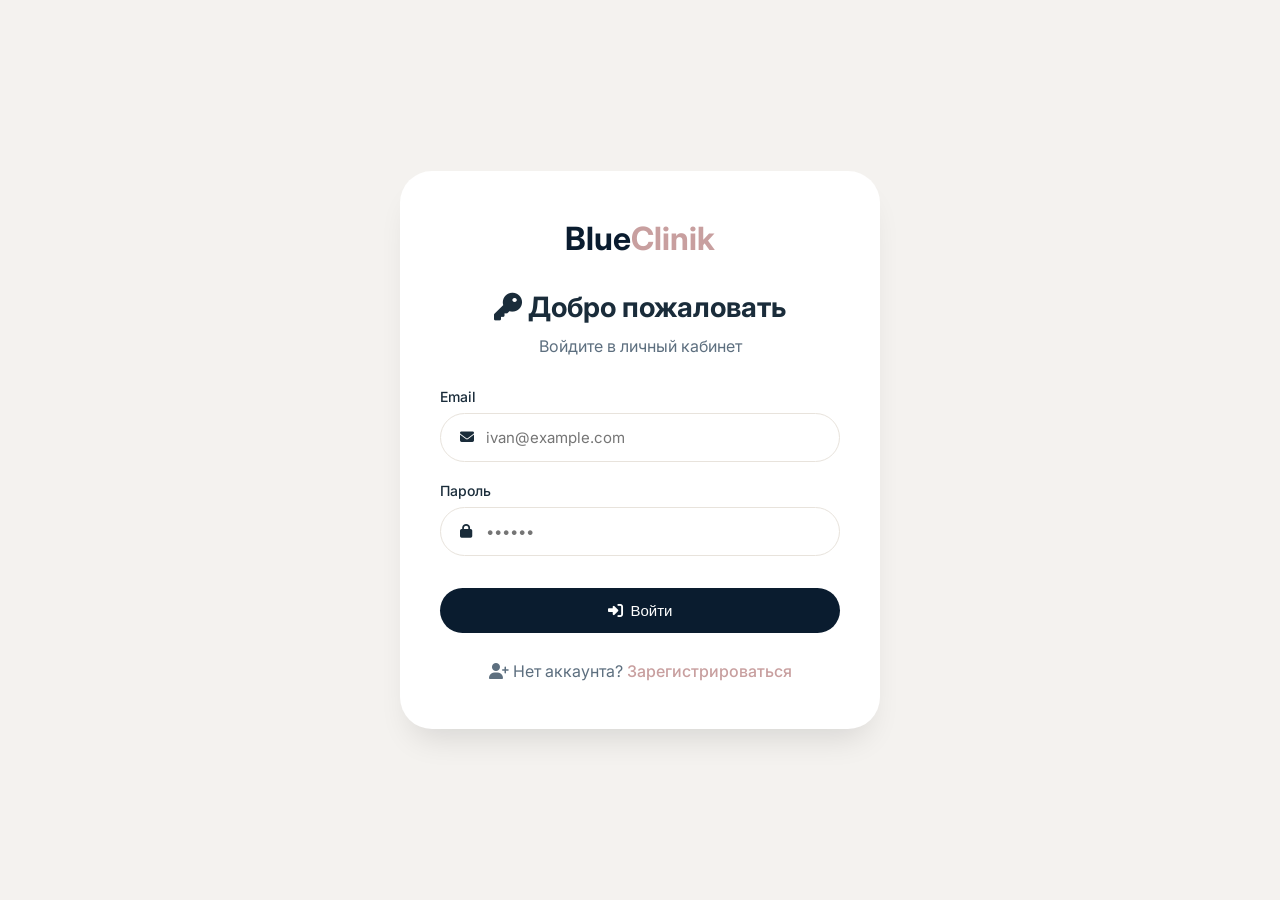
==== blueclinik/admin.html @ 3ba1a0fe "страница администратора" ====
<!DOCTYPE html>
<html lang="ru">
<head>
    <meta charset="UTF-8">
    <meta name="viewport" content="width=device-width, initial-scale=1.0">
    <title>Панель администратора | BlueClinik</title>
    <link href="https://fonts.googleapis.com/css2?family=Inter:opsz,wght@14..32,300;14..32,400;14..32,500;14..32,600;14..32,700&display=swap" rel="stylesheet">
    <link rel="stylesheet" href="https://cdnjs.cloudflare.com/ajax/libs/font-awesome/6.5.1/css/all.min.css">
    <style>
        * {
            margin: 0;
            padding: 0;
            box-sizing: border-box;
        }

        :root {
            --bg-page: #F4F2EF;
            --card-bg: #FFFFFF;
            --primary-dark: #0A1C2F;
            --primary-medium: #1F3E5C;
            --accent: #C89F9F;
            --accent-light: #F1E6E6;
            --text-dark: #1A2C3A;
            --text-medium: #5D6F7F;
            --shadow: 0 8px 28px -6px rgba(0, 0, 0, 0.06);
            --shadow-hover: 0 20px 32px -12px rgba(0, 0, 0, 0.12);
            --danger: #D32F2F;
            --warning: #F5A623;
            --success: #2E7D32;
        }

        body {
            font-family: 'Inter', sans-serif;
            background-color: var(--bg-page);
            color: var(--text-dark);
        }

        .admin-header {
            background: var(--card-bg);
            box-shadow: var(--shadow);
            padding: 16px 0;
            position: sticky;
            top: 0;
            z-index: 100;
        }

        .container {
            max-width: 1400px;
            margin: 0 auto;
            padding: 0 40px;
        }

        .admin-nav {
            display: flex;
            justify-content: space-between;
            align-items: center;
            flex-wrap: wrap;
            gap: 20px;
        }

        .logo {
            font-size: 28px;
            font-weight: 700;
            text-decoration: none;
            color: var(--primary-dark);
        }

        .logo span {
            color: var(--accent);
        }

        .admin-user {
            display: flex;
            align-items: center;
            gap: 20px;
        }

        .admin-badge {
            background: var(--accent-light);
            color: var(--accent);
            padding: 6px 16px;
            border-radius: 60px;
            font-size: 14px;
            font-weight: 600;
        }

        .btn {
            display: inline-flex;
            align-items: center;
            justify-content: center;
            gap: 8px;
            padding: 10px 24px;
            font-weight: 500;
            border-radius: 60px;
            transition: all 0.3s ease;
            cursor: pointer;
            border: none;
            font-size: 14px;
            text-decoration: none;
        }

        .btn-primary {
            background: var(--primary-dark);
            color: white;
        }

        .btn-primary:hover {
            background: var(--primary-medium);
        }

        .btn-outline {
            background: transparent;
            border: 1.5px solid var(--primary-dark);
            color: var(--primary-dark);
        }

        .btn-outline:hover {
            background: var(--primary-dark);
            color: white;
        }

        .btn-danger {
            background: var(--danger);
            color: white;
        }

        .btn-danger:hover {
            background: #B71C1C;
        }

        .btn-warning {
            background: var(--warning);
            color: white;
        }

        .btn-warning:hover {
            background: #E65100;
        }

        .btn-sm {
            padding: 6px 16px;
            font-size: 12px;
        }

        .admin-main {
            padding: 40px 0;
        }

        .stats-grid {
            display: grid;
            grid-template-columns: repeat(4, 1fr);
            gap: 24px;
            margin-bottom: 40px;
        }

        .stat-card {
            background: var(--card-bg);
            border-radius: 28px;
            padding: 24px;
            text-align: center;
            box-shadow: var(--shadow);
            transition: transform 0.3s;
        }

        .stat-card:hover {
            transform: translateY(-4px);
        }

        .stat-card i {
            font-size: 40px;
            color: var(--accent);
            margin-bottom: 12px;
        }

        .stat-card h3 {
            font-size: 32px;
            font-weight: 700;
            margin-bottom: 8px;
        }

        .stat-card p {
            color: var(--text-medium);
            font-size: 14px;
        }

        .admin-section {
            background: var(--card-bg);
            border-radius: 28px;
            padding: 28px;
            margin-bottom: 32px;
            box-shadow: var(--shadow);
        }

        .section-header {
            display: flex;
            justify-content: space-between;
            align-items: center;
            flex-wrap: wrap;
            gap: 16px;
            margin-bottom: 24px;
            padding-bottom: 16px;
            border-bottom: 2px solid var(--accent-light);
        }

        .section-header h2 {
            font-size: 22px;
            display: flex;
            align-items: center;
            gap: 10px;
        }

        .section-header h2 i {
            color: var(--accent);
        }

        .table-responsive {
            overflow-x: auto;
        }

        .admin-table {
            width: 100%;
            border-collapse: collapse;
        }

        .admin-table th,
        .admin-table td {
            padding: 14px 12px;
            text-align: left;
            border-bottom: 1px solid #E8E3DC;
        }

        .admin-table th {
            font-weight: 600;
            color: var(--text-medium);
            font-size: 13px;
            text-transform: uppercase;
            letter-spacing: 0.5px;
        }

        .admin-table tr:hover {
            background: var(--accent-light);
        }

        .admin-table .actions {
            display: flex;
            gap: 8px;
            flex-wrap: wrap;
        }

        .user-role-badge {
            padding: 4px 12px;
            border-radius: 60px;
            font-size: 12px;
            font-weight: 600;
        }

        .role-admin {
            background: #E8F5E9;
            color: var(--success);
        }

        .role-user {
            background: #FFF3E0;
            color: var(--warning);
        }

        .empty-state {
            text-align: center;
            padding: 48px;
            color: var(--text-medium);
        }

        .empty-state i {
            font-size: 48px;
            margin-bottom: 16px;
            opacity: 0.5;
        }

        .modal {
            display: none;
            position: fixed;
            top: 0;
            left: 0;
            width: 100%;
            height: 100%;
            background: rgba(0, 0, 0, 0.5);
            justify-content: center;
            align-items: center;
            z-index: 1000;
        }

        .modal.active {
            display: flex;
        }

        .modal-content {
            background: var(--card-bg);
            border-radius: 32px;
            padding: 32px;
            max-width: 500px;
            width: 90%;
            max-height: 85vh;
            overflow-y: auto;
        }

        .modal-header {
            display: flex;
            justify-content: space-between;
            align-items: center;
            margin-bottom: 24px;
        }

        .modal-header h3 {
            font-size: 24px;
        }

        .close-modal {
            font-size: 28px;
            cursor: pointer;
            background: none;
            border: none;
            color: var(--text-medium);
        }

        .form-group {
            margin-bottom: 20px;
        }

        .form-group label {
            display: block;
            margin-bottom: 8px;
            font-weight: 500;
            font-size: 14px;
        }

        .form-group input,
        .form-group select {
            width: 100%;
            padding: 12px 16px;
            border: 1.5px solid #E8E3DC;
            border-radius: 60px;
            font-family: inherit;
            font-size: 14px;
        }

        .form-group input:focus,
        .form-group select:focus {
            outline: none;
            border-color: var(--accent);
        }

        .btn-full {
            width: 100%;
        }

        .alert {
            padding: 12px 16px;
            border-radius: 16px;
            margin-bottom: 20px;
            display: none;
        }

        .alert.show {
            display: block;
        }

        .alert-success {
            background: #E8F5E9;
            color: var(--success);
        }

        .alert-error {
            background: #FEF3F2;
            color: var(--danger);
        }

        @media (max-width: 768px) {
            .container {
                padding: 0 20px;
            }
            .stats-grid {
                grid-template-columns: repeat(2, 1fr);
            }
            .admin-table th, 
            .admin-table td {
                font-size: 12px;
                padding: 10px 8px;
            }
        }
    </style>
</head>
<body>
    <header class="admin-header">
        <div class="container">
            <div class="admin-nav">
                <a href="index.html" class="logo">Blue<span>Clinik</span></a>
                <div class="admin-user">
                    <span class="admin-badge"><i class="fas fa-shield-alt"></i> Администратор</span>
                    <span id="adminName"></span>
                    <a href="dashboard.html" class="btn btn-outline btn-sm"><i class="fas fa-user"></i> Личный кабинет</a>
                    <button onclick="logout()" class="btn btn-outline btn-sm"><i class="fas fa-sign-out-alt"></i> Выйти</button>
                </div>
            </div>
        </div>
    </header>

    <main class="admin-main">
        <div class="container">
            <!-- Статистика -->
            <div class="stats-grid" id="statsGrid">
                <div class="stat-card">
                    <i class="fas fa-users"></i>
                    <h3 id="totalUsers">0</h3>
                    <p>Всего пользователей</p>
                </div>
                <div class="stat-card">
                    <i class="fas fa-calendar-check"></i>
                    <h3 id="totalAppointments">0</h3>
                    <p>Всего записей</p>
                </div>
                <div class="stat-card">
                    <i class="fas fa-user-shield"></i>
                    <h3 id="totalAdmins">0</h3>
                    <p>Администраторов</p>
                </div>
                <div class="stat-card">
                    <i class="fas fa-chart-line"></i>
                    <h3 id="todayAppointments">0</h3>
                    <p>Сегодня записей</p>
                </div>
            </div>

            <!-- Управление пользователями -->
            <div class="admin-section">
                <div class="section-header">
                    <h2><i class="fas fa-users"></i> Управление пользователями</h2>
                    <button class="btn btn-primary" id="addUserBtn"><i class="fas fa-user-plus"></i> Добавить пользователя</button>
                </div>
                <div id="alertMessage" class="alert"></div>
                <div class="table-responsive">
                    <table class="admin-table" id="usersTable">
                        <thead>
                            <tr>
                                <th>ID</th>
                                <th>Имя</th>
                                <th>Email</th>
                                <th>Телефон</th>
                                <th>Роль</th>
                                <th>Дата регистрации</th>
                                <th>Действия</th>
                            </tr>
                        </thead>
                        <tbody id="usersTableBody">
                            <tr><td colspan="7" class="empty-state"><i class="fas fa-spinner fa-spin"></i> Загрузка...</td></tr>
                        </tbody>
                    </table>
                </div>
            </div>

            <!-- Все записи -->
            <div class="admin-section">
                <div class="section-header">
                    <h2><i class="fas fa-calendar-alt"></i> Все записи клиентов</h2>
                </div>
                <div class="table-responsive">
                    <table class="admin-table" id="appointmentsTable">
                        <thead>
                            <tr>
                                <th>ID</th>
                                <th>Клиент</th>
                                <th>Услуга</th>
                                <th>Дата</th>
                                <th>Время</th>
                                <th>Действия</th>
                            </tr>
                        </thead>
                        <tbody id="appointmentsTableBody">
                            <tr><td colspan="6" class="empty-state"><i class="fas fa-spinner fa-spin"></i> Загрузка...</td></tr>
                        </tbody>
                    </table>
                </div>
            </div>
        </div>
    </main>

    <!-- Модальное окно добавления пользователя -->
    <div id="addUserModal" class="modal">
        <div class="modal-content">
            <div class="modal-header">
                <h3><i class="fas fa-user-plus"></i> Добавить пользователя</h3>
                <button class="close-modal" onclick="closeModal('addUserModal')">&times;</button>
            </div>
            <form id="addUserForm">
                <div class="form-group">
                    <label>ФИО</label>
                    <input type="text" id="newFullname" required placeholder="Иван Иванов">
                </div>
                <div class="form-group">
                    <label>Email</label>
                    <input type="email" id="newEmail" required placeholder="ivan@example.com">
                </div>
                <div class="form-group">
                    <label>Телефон</label>
                    <input type="tel" id="newPhone" required placeholder="+7 (999) 123-45-67">
                </div>
                <div class="form-group">
                    <label>Пароль</label>
                    <input type="password" id="newPassword" required placeholder="Не менее 6 символов">
                </div>
                <div class="form-group">
                    <label>Роль</label>
                    <select id="newRole">
                        <option value="user">Пользователь</option>
                        <option value="admin">Администратор</option>
                    </select>
                </div>
                <button type="submit" class="btn btn-primary btn-full">Создать пользователя</button>
            </form>
        </div>
    </div>

        <!-- Модальное окно редактирования пользователя -->
        <div id="editUserModal" class="modal">
            <div class="modal-content">
                <div class="modal-header">
                    <h3><i class="fas fa-user-edit"></i> Редактировать профиль пользователя</h3>
                    <button class="close-modal" onclick="closeModal('editUserModal')">&times;</button>
                </div>
                <form id="editUserForm">
                    <input type="hidden" id="editUserId">
                    <div class="form-group">
                        <label>ФИО</label>
                        <input type="text" id="editFullname" required placeholder="Иван Иванов">
                    </div>
                    <div class="form-group">
                        <label>Email</label>
                        <input type="email" id="editEmail" required placeholder="ivan@example.com">
                    </div>
                    <div class="form-group">
                        <label>Телефон</label>
                        <input type="tel" id="editPhone" required placeholder="+7 (999) 123-45-67">
                    </div>
                    <button type="submit" class="btn btn-primary btn-full">Сохранить изменения</button>
                </form>
            </div>
        </div>

    <script src="auth.js"></script>
    <script>
        // Ключ для хранения админов
        const ADMIN_KEY = 'blueclinik_admins';
        
        // Получить список админов
        function getAdmins() {
            const admins = localStorage.getItem(ADMIN_KEY);
            return admins ? JSON.parse(admins) : [];
        }
        
        // Сохранить список админов
        function saveAdmins(admins) {
            localStorage.setItem(ADMIN_KEY, JSON.stringify(admins));
        }
        
        // Проверить, является ли пользователь админом
        function isAdmin(userId) {
            const admins = getAdmins();
            return admins.includes(userId);
        }
        
        // Сделать пользователя админом
        function makeAdmin(userId) {
            const admins = getAdmins();
            if (!admins.includes(userId)) {
                admins.push(userId);
                saveAdmins(admins);
            }
        }
        
        // Убрать права админа
        function removeAdmin(userId) {
            let admins = getAdmins();
            admins = admins.filter(id => id !== userId);
            saveAdmins(admins);
        }
        
        // Получить все записи всех пользователей
        function getAllAppointments() {
            const users = getUsers();
            let allAppointments = [];
            
            users.forEach(user => {
                const userAppointments = JSON.parse(localStorage.getItem(`appointments_${user.id}`) || '[]');
                userAppointments.forEach(apt => {
                    allAppointments.push({
                        ...apt,
                        userId: user.id,
                        userName: user.fullname,
                        userEmail: user.email
                    });
                });
            });
            
            return allAppointments;
        }
        
        // Получить пользователя по ID
        function getUserById(userId) {
            const users = getUsers();
            return users.find(u => u.id === userId);
        }
        
        // Обновить статистику
        function updateStats() {
            const users = getUsers();
            const allAppointments = getAllAppointments();
            const admins = getAdmins();
            
            const today = new Date().toISOString().split('T')[0];
            const todayAppointments = allAppointments.filter(apt => apt.date === today);
            
            document.getElementById('totalUsers').textContent = users.length;
            document.getElementById('totalAppointments').textContent = allAppointments.length;
            document.getElementById('totalAdmins').textContent = admins.length;
            document.getElementById('todayAppointments').textContent = todayAppointments.length;
        }
        
        // Отобразить всех пользователей
        function renderUsers() {
            const users = getUsers();
            const admins = getAdmins();
            const currentUser = getCurrentUser();
            const tbody = document.getElementById('usersTableBody');
            
            if (users.length === 0) {
                tbody.innerHTML = '<tr><td colspan="7" class="empty-state"><i class="fas fa-inbox"></i> Нет пользователей</td></tr>';
                return;
            }
            
            tbody.innerHTML = users.map(user => {
                const isUserAdmin = admins.includes(user.id);
                const isCurrentUser = currentUser && currentUser.id === user.id;
                
                return `
                    <tr>
                        <td>${user.id}</td>
                        <td><strong>${escapeHtml(user.fullname)}</strong></td>
                        <td>${escapeHtml(user.email)}</td>
                        <td>${escapeHtml(user.phone)}</td>
                        <td>
                            <span class="user-role-badge ${isUserAdmin ? 'role-admin' : 'role-user'}">
                                <i class="fas ${isUserAdmin ? 'fa-shield-alt' : 'fa-user'}"></i>
                                ${isUserAdmin ? 'Администратор' : 'Пользователь'}
                            </span>
                        </td>
                        <td>${new Date(user.createdAt).toLocaleDateString('ru-RU')}</td>
                        <td class="actions">
                            <button class="btn btn-primary btn-sm" onclick="openEditUserModal(${user.id})">
                                <i class="fas fa-edit"></i> Редактировать
                            </button>
                            ${!isUserAdmin ? 
                                `<button class="btn btn-outline btn-sm" onclick="promoteToAdmin(${user.id})">
                                    <i class="fas fa-user-shield"></i> Сделать админом
                                </button>` :
                                (currentUser && currentUser.id !== user.id ? 
                                    `<button class="btn btn-warning btn-sm" onclick="demoteFromAdmin(${user.id})">
                                        <i class="fas fa-user"></i> Снять права
                                    </button>` : '')
                            }
                            ${!isCurrentUser ? 
                                `<button class="btn btn-danger btn-sm" onclick="deleteUser(${user.id})">
                                    <i class="fas fa-trash"></i> Удалить
                                </button>` : ''
                            }
                        </td>
                    </tr>
                `;
            }).join('');
        }
        
        // Отобразить все записи
        function renderAppointments() {
            const appointments = getAllAppointments();
            const tbody = document.getElementById('appointmentsTableBody');
            
            if (appointments.length === 0) {
                tbody.innerHTML = '<tr><td colspan="6" class="empty-state"><i class="fas fa-inbox"></i> Нет записей</td></tr>';
                return;
            }
            
            tbody.innerHTML = appointments.map(apt => `
                <tr>
                    <td>${apt.id}</td>
                    <td><strong>${escapeHtml(apt.userName)}</strong><br><small>${escapeHtml(apt.userEmail)}</small></td>
                    <td>${escapeHtml(apt.service)}</td>
                    <td>${apt.date}</td>
                    <td>${apt.time}</td>
                    <td>
                        <button class="btn btn-danger btn-sm" onclick="deleteAppointment(${apt.id}, ${apt.userId})">
                            <i class="fas fa-trash"></i> Отменить
                        </button>
                    </td>
                </tr>
            `).join('');
        }
        
        // Добавить пользователя
        function addUser(fullname, email, phone, password, role) {
            const users = getUsers();
            
            if (users.find(u => u.email === email)) {
                return { success: false, error: 'Пользователь с таким email уже существует' };
            }
            
            if (password.length < 6) {
                return { success: false, error: 'Пароль должен быть не менее 6 символов' };
            }
            
            const newUser = {
                id: Date.now(),
                fullname,
                email,
                phone,
                password,
                createdAt: new Date().toISOString()
            };
            
            users.push(newUser);
            saveUsers(users);
            
            if (role === 'admin') {
                makeAdmin(newUser.id);
            }
            
            return { success: true, user: newUser };
        }
        
        // Удалить пользователя
        function deleteUser(userId) {
            if (confirm('Вы уверены, что хотите удалить этого пользователя?')) {
                let users = getUsers();
                users = users.filter(u => u.id !== userId);
                saveUsers(users);
                
                localStorage.removeItem(`appointments_${userId}`);
                removeAdmin(userId);
                
                showAlert('Пользователь успешно удален', 'success');
                renderUsers();
                renderAppointments();
                updateStats();
            }
        }
        
        // Сделать админом
        function promoteToAdmin(userId) {
            makeAdmin(userId);
            showAlert('Пользователь назначен администратором', 'success');
            renderUsers();
            updateStats();
        }
        
        // Снять права админа
        function demoteFromAdmin(userId) {
            removeAdmin(userId);
            showAlert('Права администратора сняты', 'success');
            renderUsers();
            updateStats();
        }
        
        // Удалить запись
        function deleteAppointment(appointmentId, userId) {
            if (confirm('Отменить эту запись?')) {
                let appointments = JSON.parse(localStorage.getItem(`appointments_${userId}`) || '[]');
                appointments = appointments.filter(apt => apt.id !== appointmentId);
                localStorage.setItem(`appointments_${userId}`, JSON.stringify(appointments));
                renderAppointments();
                updateStats();
                showAlert('Запись отменена', 'success');
            }
        }
        
        // Показать уведомление
        function showAlert(message, type) {
            const alertEl = document.getElementById('alertMessage');
            alertEl.textContent = message;
            alertEl.className = `alert alert-${type} show`;
            setTimeout(() => {
                alertEl.classList.remove('show');
            }, 3000);
        }
        
        // Функция для экранирования HTML
        function escapeHtml(text) {
            if (!text) return '';
            const div = document.createElement('div');
            div.textContent = text;
            return div.innerHTML;
        }
        
        // Открыть/закрыть модальное окно
        function closeModal(modalId) {
            document.getElementById(modalId).classList.remove('active');
        }
        
        // Проверка доступа админа
        function checkAdminAccess() {
            const currentUser = getCurrentUser();
            if (!currentUser) {
                window.location.href = 'login.html';
                return false;
            }
            
            if (!isAdmin(currentUser.id)) {
                alert('Доступ запрещен! Только для администраторов.');
                window.location.href = 'dashboard.html';
                return false;
            }
            
            return true;
        }
        
        // ========== ФУНКЦИИ РЕДАКТИРОВАНИЯ (только имя, email, телефон) ==========
        
        // Открыть модальное окно редактирования
        function openEditUserModal(userId) {
            const users = getUsers();
            const user = users.find(u => u.id === userId);
            
            if (!user) {
                showAlert('Пользователь не найден', 'error');
                return;
            }
            
            document.getElementById('editUserId').value = user.id;
            document.getElementById('editFullname').value = user.fullname;
            document.getElementById('editEmail').value = user.email;
            document.getElementById('editPhone').value = user.phone;
            
            document.getElementById('editUserModal').classList.add('active');
        }
        
        // Сохранить изменения пользователя (только имя, email, телефон)
        function saveUserEdit(userId, fullname, email, phone) {
            const users = getUsers();
            const userIndex = users.findIndex(u => u.id === userId);
            
            if (userIndex === -1) {
                return { success: false, error: 'Пользователь не найден' };
            }
            
            // Проверяем, не занят ли email другим пользователем
            const emailExists = users.some(u => u.id !== userId && u.email === email);
            if (emailExists) {
                return { success: false, error: 'Пользователь с таким email уже существует' };
            }
            
            // Обновляем данные
            users[userIndex].fullname = fullname;
            users[userIndex].email = email;
            users[userIndex].phone = phone;
            
            saveUsers(users);
            
            // Если редактируем текущего пользователя - обновляем сессию
            const currentUser = getCurrentUser();
            if (currentUser && currentUser.id === userId) {
                const updatedUser = users[userIndex];
                saveCurrentUser({
                    id: updatedUser.id,
                    fullname: updatedUser.fullname,
                    email: updatedUser.email,
                    phone: updatedUser.phone,
                    createdAt: updatedUser.createdAt,
                    isAdmin: isAdmin(userId)
                });
            }
            
            return { success: true };
        }
        
        // Инициализация страницы
        function initAdminPage() {
            if (!checkAdminAccess()) return;
            
            const currentUser = getCurrentUser();
            document.getElementById('adminName').innerHTML = `<i class="fas fa-user-circle"></i> ${escapeHtml(currentUser.fullname)}`;
            
            updateStats();
            renderUsers();
            renderAppointments();
        }
        
        // Обработчик формы добавления пользователя
        document.getElementById('addUserForm')?.addEventListener('submit', function(e) {
            e.preventDefault();
            
            const fullname = document.getElementById('newFullname').value.trim();
            const email = document.getElementById('newEmail').value.trim();
            const phone = document.getElementById('newPhone').value.trim();
            const password = document.getElementById('newPassword').value;
            const role = document.getElementById('newRole').value;
            
            const result = addUser(fullname, email, phone, password, role);
            
            if (result.success) {
                showAlert('Пользователь успешно создан', 'success');
                closeModal('addUserModal');
                document.getElementById('addUserForm').reset();
                renderUsers();
                updateStats();
            } else {
                showAlert(result.error, 'error');
            }
        });
        
        // Обработчик формы редактирования (только имя, email, телефон)
        document.getElementById('editUserForm')?.addEventListener('submit', function(e) {
            e.preventDefault();
            
            const userId = parseInt(document.getElementById('editUserId').value);
            const fullname = document.getElementById('editFullname').value.trim();
            const email = document.getElementById('editEmail').value.trim();
            const phone = document.getElementById('editPhone').value.trim();
            
            if (!fullname || !email || !phone) {
                showAlert('Пожалуйста, заполните все поля', 'error');
                return;
            }
            
            const result = saveUserEdit(userId, fullname, email, phone);
            
            if (result.success) {
                showAlert('Данные пользователя успешно обновлены', 'success');
                closeModal('editUserModal');
                renderUsers();
                updateStats();
                document.getElementById('editUserForm').reset();
            } else {
                showAlert(result.error, 'error');
            }
        });
        
        // Кнопка открытия модального окна добавления пользователя
        document.getElementById('addUserBtn')?.addEventListener('click', () => {
            document.getElementById('addUserModal').classList.add('active');
        });
        
        // Закрытие модалки при клике вне окна
        window.addEventListener('click', (e) => {
            if (e.target.classList.contains('modal')) {
                e.target.classList.remove('active');
            }
        });
        
        // Запуск при загрузке
        document.addEventListener('DOMContentLoaded', initAdminPage);
    </script>
</body>
</html>
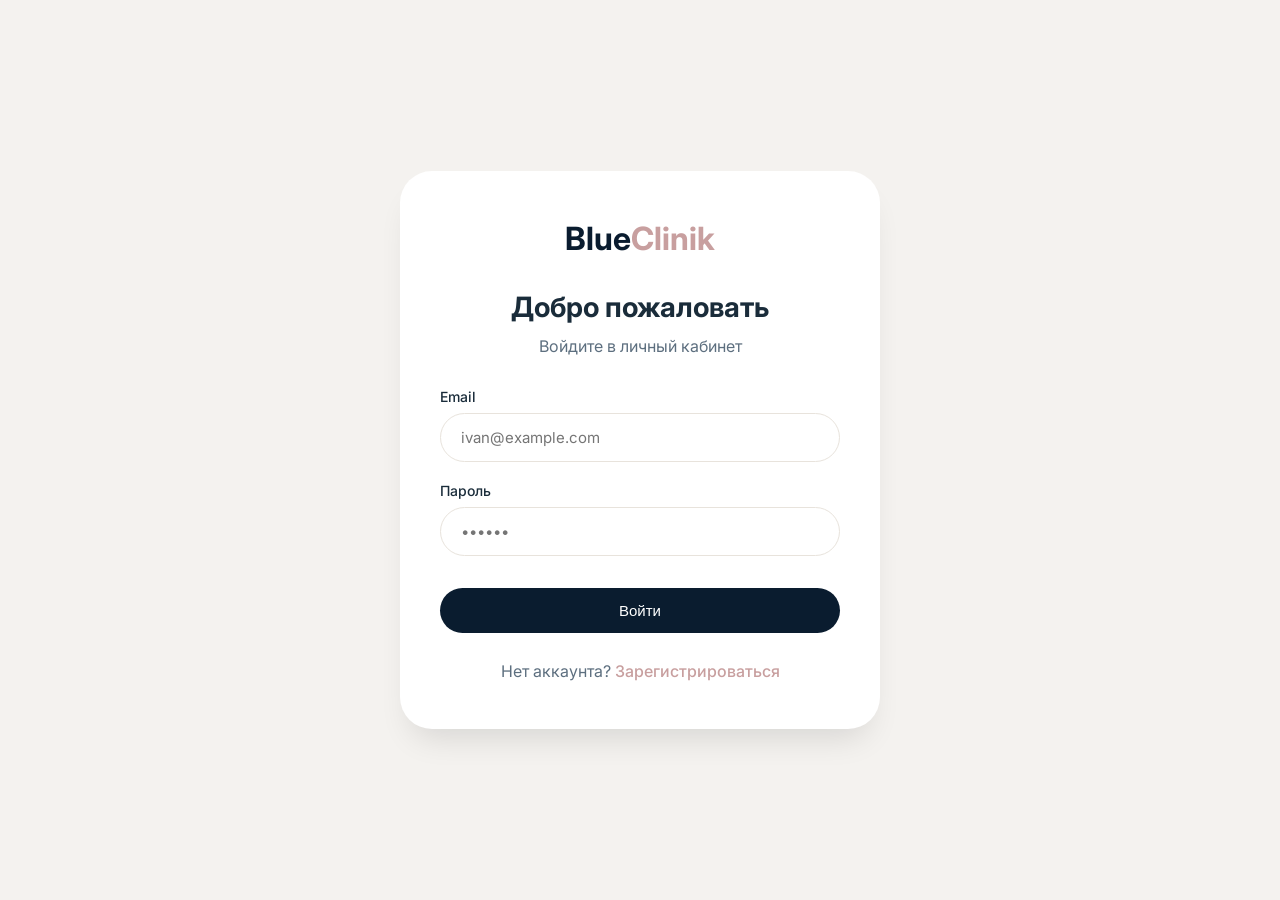
==== commit 6d7876f2: "косметологи" ====
--- a/blueclinik/admin.html
+++ b/blueclinik/admin.html
@@ -22,16 +22,18 @@
             --accent-light: #F1E6E6;
             --text-dark: #1A2C3A;
             --text-medium: #5D6F7F;
+            --text-light: #919EAB;
+            --success: #4CAF50;
+            --warning: #FFA726;
+            --danger: #EF5350;
             --shadow: 0 8px 28px -6px rgba(0, 0, 0, 0.06);
             --shadow-hover: 0 20px 32px -12px rgba(0, 0, 0, 0.12);
-            --danger: #D32F2F;
-            --warning: #F5A623;
-            --success: #2E7D32;
+            --transition: all 0.3s ease;
         }
 
         body {
             font-family: 'Inter', sans-serif;
-            background-color: var(--bg-page);
+            background: var(--bg-page);
             color: var(--text-dark);
         }
 
@@ -55,7 +57,7 @@
             justify-content: space-between;
             align-items: center;
             flex-wrap: wrap;
-            gap: 20px;
+            gap: 16px;
         }
 
         .logo {
@@ -69,45 +71,29 @@
             color: var(--accent);
         }
 
-        .admin-user {
-            display: flex;
-            align-items: center;
-            gap: 20px;
-        }
-
         .admin-badge {
             background: var(--accent-light);
-            color: var(--accent);
             padding: 6px 16px;
             border-radius: 60px;
-            font-size: 14px;
+            font-size: 13px;
             font-weight: 600;
+            color: var(--accent);
         }
 
         .btn {
             display: inline-flex;
             align-items: center;
-            justify-content: center;
             gap: 8px;
             padding: 10px 24px;
             font-weight: 500;
             border-radius: 60px;
-            transition: all 0.3s ease;
+            transition: var(--transition);
             cursor: pointer;
             border: none;
             font-size: 14px;
             text-decoration: none;
         }
 
-        .btn-primary {
-            background: var(--primary-dark);
-            color: white;
-        }
-
-        .btn-primary:hover {
-            background: var(--primary-medium);
-        }
-
         .btn-outline {
             background: transparent;
             border: 1.5px solid var(--primary-dark);
@@ -119,26 +105,27 @@
             color: white;
         }
 
+        .btn-primary {
+            background: var(--primary-dark);
+            color: white;
+        }
+
+        .btn-primary:hover {
+            background: var(--primary-medium);
+            transform: translateY(-2px);
+        }
+
         .btn-danger {
             background: var(--danger);
             color: white;
         }
 
         .btn-danger:hover {
-            background: #B71C1C;
-        }
-
-        .btn-warning {
-            background: var(--warning);
-            color: white;
-        }
-
-        .btn-warning:hover {
-            background: #E65100;
+            background: #c62828;
         }
 
         .btn-sm {
-            padding: 6px 16px;
+            padding: 6px 14px;
             font-size: 12px;
         }
 
@@ -155,125 +142,156 @@
 
         .stat-card {
             background: var(--card-bg);
-            border-radius: 28px;
+            border-radius: 24px;
             padding: 24px;
-            text-align: center;
+            display: flex;
+            align-items: center;
+            gap: 16px;
             box-shadow: var(--shadow);
-            transition: transform 0.3s;
+            transition: var(--transition);
         }
 
         .stat-card:hover {
             transform: translateY(-4px);
-        }
-
-        .stat-card i {
-            font-size: 40px;
+            box-shadow: var(--shadow-hover);
+        }
+
+        .stat-icon {
+            width: 56px;
+            height: 56px;
+            background: var(--accent-light);
+            border-radius: 50%;
+            display: flex;
+            align-items: center;
+            justify-content: center;
+            font-size: 28px;
             color: var(--accent);
-            margin-bottom: 12px;
-        }
-
-        .stat-card h3 {
-            font-size: 32px;
+        }
+
+        .stat-info h3 {
+            font-size: 28px;
             font-weight: 700;
-            margin-bottom: 8px;
-        }
-
-        .stat-card p {
+        }
+
+        .stat-info p {
             color: var(--text-medium);
             font-size: 14px;
         }
 
-        .admin-section {
+        .tabs {
+            display: flex;
+            gap: 12px;
+            margin-bottom: 28px;
+            flex-wrap: wrap;
+        }
+
+        .tab-btn {
             background: var(--card-bg);
-            border-radius: 28px;
-            padding: 28px;
-            margin-bottom: 32px;
+            border: none;
+            padding: 12px 28px;
+            border-radius: 60px;
+            font-weight: 600;
+            cursor: pointer;
+            transition: var(--transition);
+            font-family: inherit;
+            font-size: 15px;
             box-shadow: var(--shadow);
         }
 
-        .section-header {
-            display: flex;
-            justify-content: space-between;
-            align-items: center;
-            flex-wrap: wrap;
-            gap: 16px;
-            margin-bottom: 24px;
-            padding-bottom: 16px;
-            border-bottom: 2px solid var(--accent-light);
-        }
-
-        .section-header h2 {
-            font-size: 22px;
-            display: flex;
-            align-items: center;
-            gap: 10px;
-        }
-
-        .section-header h2 i {
-            color: var(--accent);
-        }
-
-        .table-responsive {
+        .tab-btn.active {
+            background: var(--primary-dark);
+            color: white;
+        }
+
+        .tab-pane {
+            display: none;
+        }
+
+        .tab-pane.active {
+            display: block;
+            animation: fadeIn 0.3s ease;
+        }
+
+        @keyframes fadeIn {
+            from { opacity: 0; transform: translateY(10px); }
+            to { opacity: 1; transform: translateY(0); }
+        }
+
+        .data-table {
+            background: var(--card-bg);
+            border-radius: 24px;
             overflow-x: auto;
-        }
-
-        .admin-table {
+            box-shadow: var(--shadow);
+        }
+
+        table {
             width: 100%;
             border-collapse: collapse;
         }
 
-        .admin-table th,
-        .admin-table td {
-            padding: 14px 12px;
+        th, td {
+            padding: 16px 20px;
             text-align: left;
             border-bottom: 1px solid #E8E3DC;
         }
 
-        .admin-table th {
+        th {
+            background: #F8F6F3;
             font-weight: 600;
-            color: var(--text-medium);
-            font-size: 13px;
-            text-transform: uppercase;
-            letter-spacing: 0.5px;
-        }
-
-        .admin-table tr:hover {
+            color: var(--primary-dark);
+        }
+
+        tr:hover {
             background: var(--accent-light);
         }
 
-        .admin-table .actions {
-            display: flex;
-            gap: 8px;
-            flex-wrap: wrap;
-        }
-
-        .user-role-badge {
+        .status {
             padding: 4px 12px;
             border-radius: 60px;
             font-size: 12px;
             font-weight: 600;
-        }
-
-        .role-admin {
+            display: inline-block;
+        }
+
+        .status-upcoming {
+            background: #E3F2FD;
+            color: #1976D2;
+        }
+
+        .status-completed {
             background: #E8F5E9;
-            color: var(--success);
-        }
-
-        .role-user {
+            color: #2E7D32;
+        }
+
+        .action-btns {
+            display: flex;
+            gap: 8px;
+        }
+
+        .icon-btn {
+            background: none;
+            border: none;
+            cursor: pointer;
+            font-size: 18px;
+            padding: 4px 8px;
+            border-radius: 8px;
+            transition: var(--transition);
+        }
+
+        .icon-btn.delete {
+            color: var(--danger);
+        }
+
+        .icon-btn.delete:hover {
+            background: #FFEBEE;
+        }
+
+        .icon-btn.edit {
+            color: var(--warning);
+        }
+
+        .icon-btn.edit:hover {
             background: #FFF3E0;
-            color: var(--warning);
-        }
-
-        .empty-state {
-            text-align: center;
-            padding: 48px;
-            color: var(--text-medium);
-        }
-
-        .empty-state i {
-            font-size: 48px;
-            margin-bottom: 16px;
-            opacity: 0.5;
         }
 
         .modal {
@@ -284,9 +302,9 @@
             width: 100%;
             height: 100%;
             background: rgba(0, 0, 0, 0.5);
+            z-index: 1000;
+            align-items: center;
             justify-content: center;
-            align-items: center;
-            z-index: 1000;
         }
 
         .modal.active {
@@ -299,79 +317,54 @@
             padding: 32px;
             max-width: 500px;
             width: 90%;
-            max-height: 85vh;
+            max-height: 80vh;
             overflow-y: auto;
         }
 
-        .modal-header {
-            display: flex;
-            justify-content: space-between;
-            align-items: center;
+        .modal-content h3 {
             margin-bottom: 24px;
         }
 
-        .modal-header h3 {
-            font-size: 24px;
-        }
-
-        .close-modal {
-            font-size: 28px;
-            cursor: pointer;
-            background: none;
-            border: none;
-            color: var(--text-medium);
-        }
-
-        .form-group {
-            margin-bottom: 20px;
-        }
-
-        .form-group label {
-            display: block;
-            margin-bottom: 8px;
-            font-weight: 500;
-            font-size: 14px;
-        }
-
-        .form-group input,
-        .form-group select {
+        .modal-content input,
+        .modal-content select {
             width: 100%;
             padding: 12px 16px;
-            border: 1.5px solid #E8E3DC;
+            border: 1px solid #E8E3DC;
+            border-radius: 60px;
+            margin-bottom: 16px;
+            font-family: inherit;
+        }
+
+        .modal-buttons {
+            display: flex;
+            gap: 12px;
+            margin-top: 20px;
+        }
+
+        .empty-state {
+            text-align: center;
+            padding: 48px;
+            color: var(--text-medium);
+        }
+
+        .empty-state i {
+            font-size: 48px;
+            margin-bottom: 16px;
+            color: var(--accent-light);
+        }
+
+        .search-bar {
+            margin-bottom: 20px;
+            display: flex;
+            gap: 12px;
+        }
+
+        .search-bar input {
+            flex: 1;
+            padding: 12px 20px;
+            border: 1px solid #E8E3DC;
             border-radius: 60px;
             font-family: inherit;
-            font-size: 14px;
-        }
-
-        .form-group input:focus,
-        .form-group select:focus {
-            outline: none;
-            border-color: var(--accent);
-        }
-
-        .btn-full {
-            width: 100%;
-        }
-
-        .alert {
-            padding: 12px 16px;
-            border-radius: 16px;
-            margin-bottom: 20px;
-            display: none;
-        }
-
-        .alert.show {
-            display: block;
-        }
-
-        .alert-success {
-            background: #E8F5E9;
-            color: var(--success);
-        }
-
-        .alert-error {
-            background: #FEF3F2;
-            color: var(--danger);
         }
 
         @media (max-width: 768px) {
@@ -381,580 +374,509 @@
             .stats-grid {
                 grid-template-columns: repeat(2, 1fr);
             }
-            .admin-table th, 
-            .admin-table td {
-                font-size: 12px;
-                padding: 10px 8px;
+            th, td {
+                padding: 12px;
+                font-size: 13px;
             }
         }
     </style>
 </head>
 <body>
-    <header class="admin-header">
-        <div class="container">
-            <div class="admin-nav">
-                <a href="index.html" class="logo">Blue<span>Clinik</span></a>
-                <div class="admin-user">
-                    <span class="admin-badge"><i class="fas fa-shield-alt"></i> Администратор</span>
-                    <span id="adminName"></span>
-                    <a href="dashboard.html" class="btn btn-outline btn-sm"><i class="fas fa-user"></i> Личный кабинет</a>
-                    <button onclick="logout()" class="btn btn-outline btn-sm"><i class="fas fa-sign-out-alt"></i> Выйти</button>
+
+<header class="admin-header">
+    <div class="container">
+        <div class="admin-nav">
+            <a href="index.html" class="logo">Blue<span>Clinik</span></a>
+            <div style="display: flex; align-items: center; gap: 16px;">
+                <span class="admin-badge"><i class="fas fa-shield-alt"></i> Администратор</span>
+                <span id="adminName" style="font-weight: 500;"></span>
+                <button onclick="logout()" class="btn btn-outline">
+                    <i class="fas fa-sign-out-alt"></i> Выйти
+                </button>
+            </div>
+        </div>
+    </div>
+</header>
+
+<main class="admin-main">
+    <div class="container">
+        <div class="stats-grid">
+            <div class="stat-card">
+                <div class="stat-icon"><i class="fas fa-users"></i></div>
+                <div class="stat-info">
+                    <h3 id="totalUsers">0</h3>
+                    <p>Всего клиентов</p>
                 </div>
             </div>
-        </div>
-    </header>
-
-    <main class="admin-main">
-        <div class="container">
-            <!-- Статистика -->
-            <div class="stats-grid" id="statsGrid">
-                <div class="stat-card">
-                    <i class="fas fa-users"></i>
-                    <h3 id="totalUsers">0</h3>
-                    <p>Всего пользователей</p>
+            <div class="stat-card">
+                <div class="stat-icon"><i class="fas fa-user-md"></i></div>
+                <div class="stat-info">
+                    <h3 id="totalMasters">0</h3>
+                    <p>Косметологов</p>
                 </div>
-                <div class="stat-card">
-                    <i class="fas fa-calendar-check"></i>
+            </div>
+            <div class="stat-card">
+                <div class="stat-icon"><i class="fas fa-calendar-check"></i></div>
+                <div class="stat-info">
                     <h3 id="totalAppointments">0</h3>
                     <p>Всего записей</p>
                 </div>
-                <div class="stat-card">
-                    <i class="fas fa-user-shield"></i>
-                    <h3 id="totalAdmins">0</h3>
-                    <p>Администраторов</p>
+            </div>
+            <div class="stat-card">
+                <div class="stat-icon"><i class="fas fa-ruble-sign"></i></div>
+                <div class="stat-info">
+                    <h3 id="totalRevenue">0</h3>
+                    <p>Выручка (₽)</p>
                 </div>
-                <div class="stat-card">
-                    <i class="fas fa-chart-line"></i>
-                    <h3 id="todayAppointments">0</h3>
-                    <p>Сегодня записей</p>
-                </div>
-            </div>
-
-            <!-- Управление пользователями -->
-            <div class="admin-section">
-                <div class="section-header">
-                    <h2><i class="fas fa-users"></i> Управление пользователями</h2>
-                    <button class="btn btn-primary" id="addUserBtn"><i class="fas fa-user-plus"></i> Добавить пользователя</button>
-                </div>
-                <div id="alertMessage" class="alert"></div>
-                <div class="table-responsive">
-                    <table class="admin-table" id="usersTable">
-                        <thead>
-                            <tr>
-                                <th>ID</th>
-                                <th>Имя</th>
-                                <th>Email</th>
-                                <th>Телефон</th>
-                                <th>Роль</th>
-                                <th>Дата регистрации</th>
-                                <th>Действия</th>
-                            </tr>
-                        </thead>
-                        <tbody id="usersTableBody">
-                            <tr><td colspan="7" class="empty-state"><i class="fas fa-spinner fa-spin"></i> Загрузка...</td></tr>
-                        </tbody>
-                    </table>
-                </div>
-            </div>
-
-            <!-- Все записи -->
-            <div class="admin-section">
-                <div class="section-header">
-                    <h2><i class="fas fa-calendar-alt"></i> Все записи клиентов</h2>
-                </div>
-                <div class="table-responsive">
-                    <table class="admin-table" id="appointmentsTable">
-                        <thead>
-                            <tr>
-                                <th>ID</th>
-                                <th>Клиент</th>
-                                <th>Услуга</th>
-                                <th>Дата</th>
-                                <th>Время</th>
-                                <th>Действия</th>
-                            </tr>
-                        </thead>
-                        <tbody id="appointmentsTableBody">
-                            <tr><td colspan="6" class="empty-state"><i class="fas fa-spinner fa-spin"></i> Загрузка...</td></tr>
-                        </tbody>
-                    </table>
-                </div>
             </div>
         </div>
-    </main>
-
-    <!-- Модальное окно добавления пользователя -->
-    <div id="addUserModal" class="modal">
-        <div class="modal-content">
-            <div class="modal-header">
-                <h3><i class="fas fa-user-plus"></i> Добавить пользователя</h3>
-                <button class="close-modal" onclick="closeModal('addUserModal')">&times;</button>
-            </div>
-            <form id="addUserForm">
-                <div class="form-group">
-                    <label>ФИО</label>
-                    <input type="text" id="newFullname" required placeholder="Иван Иванов">
-                </div>
-                <div class="form-group">
-                    <label>Email</label>
-                    <input type="email" id="newEmail" required placeholder="ivan@example.com">
-                </div>
-                <div class="form-group">
-                    <label>Телефон</label>
-                    <input type="tel" id="newPhone" required placeholder="+7 (999) 123-45-67">
-                </div>
-                <div class="form-group">
-                    <label>Пароль</label>
-                    <input type="password" id="newPassword" required placeholder="Не менее 6 символов">
-                </div>
-                <div class="form-group">
-                    <label>Роль</label>
-                    <select id="newRole">
-                        <option value="user">Пользователь</option>
-                        <option value="admin">Администратор</option>
-                    </select>
-                </div>
-                <button type="submit" class="btn btn-primary btn-full">Создать пользователя</button>
-            </form>
+
+        <div class="tabs">
+            <button class="tab-btn active" data-tab="appointments">📅 Записи</button>
+            <button class="tab-btn" data-tab="users">👥 Пользователи</button>
+            <button class="tab-btn" data-tab="masters">👩‍⚕️ Косметологи</button>
+        </div>
+
+        <div class="tab-pane active" id="appointmentsTab">
+            <div class="search-bar">
+                <input type="text" id="appointmentSearch" placeholder="Поиск по клиенту, услуге или врачу...">
+            </div>
+            <div class="data-table">
+                <div id="appointmentsTableContainer"></div>
+            </div>
+        </div>
+
+        <div class="tab-pane" id="usersTab">
+            <div class="search-bar">
+                <input type="text" id="userSearch" placeholder="Поиск по имени или email...">
+            </div>
+            <div class="data-table">
+                <div id="usersTableContainer"></div>
+            </div>
+        </div>
+
+        <div class="tab-pane" id="mastersTab">
+            <div style="margin-bottom: 20px;">
+                <button class="btn btn-primary" onclick="openAddMasterModal()">
+                    <i class="fas fa-plus-circle"></i> Добавить косметолога
+                </button>
+            </div>
+            <div class="data-table">
+                <div id="mastersList"></div>
+            </div>
         </div>
     </div>
-
-        <!-- Модальное окно редактирования пользователя -->
-        <div id="editUserModal" class="modal">
-            <div class="modal-content">
-                <div class="modal-header">
-                    <h3><i class="fas fa-user-edit"></i> Редактировать профиль пользователя</h3>
-                    <button class="close-modal" onclick="closeModal('editUserModal')">&times;</button>
-                </div>
-                <form id="editUserForm">
-                    <input type="hidden" id="editUserId">
-                    <div class="form-group">
-                        <label>ФИО</label>
-                        <input type="text" id="editFullname" required placeholder="Иван Иванов">
-                    </div>
-                    <div class="form-group">
-                        <label>Email</label>
-                        <input type="email" id="editEmail" required placeholder="ivan@example.com">
-                    </div>
-                    <div class="form-group">
-                        <label>Телефон</label>
-                        <input type="tel" id="editPhone" required placeholder="+7 (999) 123-45-67">
-                    </div>
-                    <button type="submit" class="btn btn-primary btn-full">Сохранить изменения</button>
-                </form>
-            </div>
+</main>
+
+<div id="editModal" class="modal">
+    <div class="modal-content">
+        <h3><i class="fas fa-edit"></i> Редактирование записи</h3>
+        <input type="hidden" id="editAppointmentId">
+        <input type="hidden" id="editUserId">
+        <input type="text" id="editService" placeholder="Услуга">
+        <input type="date" id="editDate">
+        <input type="time" id="editTime">
+        <input type="text" id="editDoctor" placeholder="Врач">
+        <div class="modal-buttons">
+            <button class="btn btn-primary" onclick="saveAppointmentEdit()">Сохранить</button>
+            <button class="btn btn-outline" onclick="closeModal()">Отмена</button>
         </div>
-
-    <script src="auth.js"></script>
-    <script>
-        // Ключ для хранения админов
-        const ADMIN_KEY = 'blueclinik_admins';
-        
-        // Получить список админов
-        function getAdmins() {
-            const admins = localStorage.getItem(ADMIN_KEY);
-            return admins ? JSON.parse(admins) : [];
-        }
-        
-        // Сохранить список админов
-        function saveAdmins(admins) {
-            localStorage.setItem(ADMIN_KEY, JSON.stringify(admins));
-        }
-        
-        // Проверить, является ли пользователь админом
-        function isAdmin(userId) {
-            const admins = getAdmins();
-            return admins.includes(userId);
-        }
-        
-        // Сделать пользователя админом
-        function makeAdmin(userId) {
-            const admins = getAdmins();
-            if (!admins.includes(userId)) {
-                admins.push(userId);
-                saveAdmins(admins);
-            }
-        }
-        
-        // Убрать права админа
-        function removeAdmin(userId) {
-            let admins = getAdmins();
-            admins = admins.filter(id => id !== userId);
-            saveAdmins(admins);
-        }
-        
-        // Получить все записи всех пользователей
-        function getAllAppointments() {
-            const users = getUsers();
-            let allAppointments = [];
-            
-            users.forEach(user => {
-                const userAppointments = JSON.parse(localStorage.getItem(`appointments_${user.id}`) || '[]');
-                userAppointments.forEach(apt => {
-                    allAppointments.push({
-                        ...apt,
-                        userId: user.id,
-                        userName: user.fullname,
-                        userEmail: user.email
-                    });
+    </div>
+</div>
+
+<div id="addMasterModal" class="modal">
+    <div class="modal-content">
+        <h3><i class="fas fa-user-md"></i> Добавить косметолога</h3>
+        <input type="text" id="masterFullname" placeholder="ФИО">
+        <input type="email" id="masterEmail" placeholder="Email">
+        <input type="tel" id="masterPhone" placeholder="Телефон">
+        <input type="password" id="masterPassword" placeholder="Пароль (мин. 6 символов)">
+        <input type="text" id="masterSpecialization" placeholder="Специализация">
+        <div class="modal-buttons">
+            <button class="btn btn-primary" onclick="addMaster()">Добавить</button>
+            <button class="btn btn-outline" onclick="closeAddMasterModal()">Отмена</button>
+        </div>
+    </div>
+</div>
+
+<script src="auth.js"></script>
+<script>
+    const currentUser = getCurrentUser();
+    
+    function checkAdminAccess() {
+        if (!currentUser) {
+            window.location.href = 'login.html';
+            return false;
+        }
+        
+        const isAdminEmail = currentUser.email === 'yusupova25@yandex.ru';
+        const hasAdminFlag = currentUser.isAdmin === true;
+        
+        if (!isAdminEmail && !hasAdminFlag) {
+            alert('Доступ запрещён. Только для администраторов.');
+            window.location.href = 'dashboard.html';
+            return false;
+        }
+        
+        document.getElementById('adminName').textContent = currentUser.fullname;
+        return true;
+    }
+    
+    if (!checkAdminAccess()) {
+        throw new Error('Access denied');
+    }
+    
+    function getAllUsers() {
+        return JSON.parse(localStorage.getItem('blueclinik_users') || '[]');
+    }
+    
+    function saveAllUsers(users) {
+        localStorage.setItem('blueclinik_users', JSON.stringify(users));
+    }
+    
+    function getAllMasters() {
+        const users = getAllUsers();
+        return users.filter(u => u.role === 'master');
+    }
+    
+    function getAllAppointments() {
+        const users = getAllUsers();
+        const allAppointments = [];
+        
+        users.forEach(user => {
+            const userAppointments = JSON.parse(localStorage.getItem(`appointments_${user.id}`) || '[]');
+            userAppointments.forEach(apt => {
+                allAppointments.push({
+                    ...apt,
+                    userId: user.id,
+                    userFullname: user.fullname,
+                    userEmail: user.email,
+                    userPhone: user.phone
                 });
             });
+        });
+        
+        return allAppointments.sort((a, b) => new Date(b.date + 'T' + b.time) - new Date(a.date + 'T' + a.time));
+    }
+    
+    function saveUserAppointments(userId, appointments) {
+        localStorage.setItem(`appointments_${userId}`, JSON.stringify(appointments));
+    }
+    
+    function updateStats() {
+        const users = getAllUsers();
+        const masters = getAllMasters();
+        const appointments = getAllAppointments();
+        
+        const revenue = appointments.reduce((sum, apt) => sum + (apt.price || 0), 0);
+        
+        document.getElementById('totalUsers').textContent = users.filter(u => u.role === 'client').length;
+        document.getElementById('totalMasters').textContent = masters.length;
+        document.getElementById('totalAppointments').textContent = appointments.length;
+        document.getElementById('totalRevenue').textContent = revenue.toLocaleString();
+    }
+    
+    function formatDate(dateStr) {
+        const months = ['янв', 'фев', 'мар', 'апр', 'мая', 'июн', 'июл', 'авг', 'сен', 'окт', 'ноя', 'дек'];
+        const [year, month, day] = dateStr.split('-');
+        return `${parseInt(day)} ${months[parseInt(month) - 1]} ${year}`;
+    }
+    
+    function renderAppointmentsTable(searchTerm = '') {
+        let appointments = getAllAppointments();
+        
+        if (searchTerm) {
+            const term = searchTerm.toLowerCase();
+            appointments = appointments.filter(apt => 
+                apt.userFullname?.toLowerCase().includes(term) ||
+                apt.userEmail?.toLowerCase().includes(term) ||
+                apt.service?.toLowerCase().includes(term) ||
+                apt.doctor?.toLowerCase().includes(term)
+            );
+        }
+        
+        const container = document.getElementById('appointmentsTableContainer');
+        const now = new Date();
+        
+        if (appointments.length === 0) {
+            container.innerHTML = `<div class="empty-state"><i class="fas fa-calendar-times"></i><p>Записей не найдено</p></div>`;
+            return;
+        }
+        
+        let html = `<table><thead><tr><th>Клиент</th><th>Услуга</th><th>Врач</th><th>Дата</th><th>Время</th><th>Стоимость</th><th>Статус</th><th>Действия</th></tr></thead><tbody>`;
+        
+        appointments.forEach(apt => {
+            const aptDateTime = new Date(apt.date + 'T' + apt.time);
+            const isUpcoming = aptDateTime > now;
+            const statusClass = isUpcoming ? 'status-upcoming' : 'status-completed';
+            const statusText = isUpcoming ? 'Предстоит' : 'Завершена';
             
-            return allAppointments;
-        }
-        
-        // Получить пользователя по ID
-        function getUserById(userId) {
-            const users = getUsers();
-            return users.find(u => u.id === userId);
-        }
-        
-        // Обновить статистику
-        function updateStats() {
-            const users = getUsers();
-            const allAppointments = getAllAppointments();
-            const admins = getAdmins();
+            html += `<tr>
+                <td><strong>${apt.userFullname || '—'}</strong><br><small>${apt.userEmail || ''}</small></td>
+                <td>${apt.service || '—'}</td>
+                <td>${apt.doctor || '—'}</td>
+                <td>${formatDate(apt.date)}</td>
+                <td>${apt.time}</td>
+                <td>${(apt.price || 0).toLocaleString()} ₽</td>
+                <td><span class="status ${statusClass}">${statusText}</span></td>
+                <td class="action-btns">
+                    <button class="icon-btn edit" onclick="openEditModal(${apt.id}, ${apt.userId})"><i class="fas fa-pen"></i></button>
+                    <button class="icon-btn delete" onclick="deleteAppointment(${apt.id}, ${apt.userId})"><i class="fas fa-trash"></i></button>
+                </td>
+            </tr>`;
+        });
+        
+        html += `</tbody></table>`;
+        container.innerHTML = html;
+    }
+    
+    function renderUsersTable(searchTerm = '') {
+        let users = getAllUsers().filter(u => u.role === 'client');
+        
+        if (searchTerm) {
+            const term = searchTerm.toLowerCase();
+            users = users.filter(user => 
+                user.fullname?.toLowerCase().includes(term) ||
+                user.email?.toLowerCase().includes(term) ||
+                user.phone?.toLowerCase().includes(term)
+            );
+        }
+        
+        const container = document.getElementById('usersTableContainer');
+        
+        if (users.length === 0) {
+            container.innerHTML = `<div class="empty-state"><i class="fas fa-users-slash"></i><p>Пользователей не найдено</p></div>`;
+            return;
+        }
+        
+        let html = `<table><thead><tr><th>ID</th><th>ФИО</th><th>Email</th><th>Телефон</th><th>Дата регистрации</th><th>Записей</th><th>Действия</th></tr></thead><tbody>`;
+        
+        users.forEach(user => {
+            const userAppointments = JSON.parse(localStorage.getItem(`appointments_${user.id}`) || '[]');
+            const appointmentsCount = userAppointments.length;
             
-            const today = new Date().toISOString().split('T')[0];
-            const todayAppointments = allAppointments.filter(apt => apt.date === today);
-            
-            document.getElementById('totalUsers').textContent = users.length;
-            document.getElementById('totalAppointments').textContent = allAppointments.length;
-            document.getElementById('totalAdmins').textContent = admins.length;
-            document.getElementById('todayAppointments').textContent = todayAppointments.length;
-        }
-        
-        // Отобразить всех пользователей
-        function renderUsers() {
-            const users = getUsers();
-            const admins = getAdmins();
-            const currentUser = getCurrentUser();
-            const tbody = document.getElementById('usersTableBody');
-            
-            if (users.length === 0) {
-                tbody.innerHTML = '<tr><td colspan="7" class="empty-state"><i class="fas fa-inbox"></i> Нет пользователей</td></tr>';
-                return;
-            }
-            
-            tbody.innerHTML = users.map(user => {
-                const isUserAdmin = admins.includes(user.id);
-                const isCurrentUser = currentUser && currentUser.id === user.id;
-                
-                return `
-                    <tr>
-                        <td>${user.id}</td>
-                        <td><strong>${escapeHtml(user.fullname)}</strong></td>
-                        <td>${escapeHtml(user.email)}</td>
-                        <td>${escapeHtml(user.phone)}</td>
-                        <td>
-                            <span class="user-role-badge ${isUserAdmin ? 'role-admin' : 'role-user'}">
-                                <i class="fas ${isUserAdmin ? 'fa-shield-alt' : 'fa-user'}"></i>
-                                ${isUserAdmin ? 'Администратор' : 'Пользователь'}
-                            </span>
-                        </td>
-                        <td>${new Date(user.createdAt).toLocaleDateString('ru-RU')}</td>
-                        <td class="actions">
-                            <button class="btn btn-primary btn-sm" onclick="openEditUserModal(${user.id})">
-                                <i class="fas fa-edit"></i> Редактировать
-                            </button>
-                            ${!isUserAdmin ? 
-                                `<button class="btn btn-outline btn-sm" onclick="promoteToAdmin(${user.id})">
-                                    <i class="fas fa-user-shield"></i> Сделать админом
-                                </button>` :
-                                (currentUser && currentUser.id !== user.id ? 
-                                    `<button class="btn btn-warning btn-sm" onclick="demoteFromAdmin(${user.id})">
-                                        <i class="fas fa-user"></i> Снять права
-                                    </button>` : '')
-                            }
-                            ${!isCurrentUser ? 
-                                `<button class="btn btn-danger btn-sm" onclick="deleteUser(${user.id})">
-                                    <i class="fas fa-trash"></i> Удалить
-                                </button>` : ''
-                            }
-                        </td>
-                    </tr>
-                `;
-            }).join('');
-        }
-        
-        // Отобразить все записи
-        function renderAppointments() {
-            const appointments = getAllAppointments();
-            const tbody = document.getElementById('appointmentsTableBody');
-            
-            if (appointments.length === 0) {
-                tbody.innerHTML = '<tr><td colspan="6" class="empty-state"><i class="fas fa-inbox"></i> Нет записей</td></tr>';
-                return;
-            }
-            
-            tbody.innerHTML = appointments.map(apt => `
-                <tr>
-                    <td>${apt.id}</td>
-                    <td><strong>${escapeHtml(apt.userName)}</strong><br><small>${escapeHtml(apt.userEmail)}</small></td>
-                    <td>${escapeHtml(apt.service)}</td>
-                    <td>${apt.date}</td>
-                    <td>${apt.time}</td>
-                    <td>
-                        <button class="btn btn-danger btn-sm" onclick="deleteAppointment(${apt.id}, ${apt.userId})">
-                            <i class="fas fa-trash"></i> Отменить
-                        </button>
-                    </td>
-                </tr>
-            `).join('');
-        }
-        
-        // Добавить пользователя
-        function addUser(fullname, email, phone, password, role) {
-            const users = getUsers();
-            
-            if (users.find(u => u.email === email)) {
-                return { success: false, error: 'Пользователь с таким email уже существует' };
-            }
-            
-            if (password.length < 6) {
-                return { success: false, error: 'Пароль должен быть не менее 6 символов' };
-            }
-            
-            const newUser = {
-                id: Date.now(),
-                fullname,
-                email,
-                phone,
-                password,
-                createdAt: new Date().toISOString()
-            };
-            
-            users.push(newUser);
-            saveUsers(users);
-            
-            if (role === 'admin') {
-                makeAdmin(newUser.id);
-            }
-            
-            return { success: true, user: newUser };
-        }
-        
-        // Удалить пользователя
-        function deleteUser(userId) {
-            if (confirm('Вы уверены, что хотите удалить этого пользователя?')) {
-                let users = getUsers();
-                users = users.filter(u => u.id !== userId);
-                saveUsers(users);
-                
-                localStorage.removeItem(`appointments_${userId}`);
-                removeAdmin(userId);
-                
-                showAlert('Пользователь успешно удален', 'success');
-                renderUsers();
-                renderAppointments();
-                updateStats();
-            }
-        }
-        
-        // Сделать админом
-        function promoteToAdmin(userId) {
-            makeAdmin(userId);
-            showAlert('Пользователь назначен администратором', 'success');
-            renderUsers();
+            html += `<tr>
+                <td>${user.id}</td>
+                <td><strong>${user.fullname || '—'}</strong></td>
+                <td>${user.email || '—'}</td>
+                <td>${user.phone || '—'}</td>
+                <td>${user.createdAt ? new Date(user.createdAt).toLocaleDateString('ru-RU') : '—'}</td>
+                <td>${appointmentsCount}</td>
+                <td class="action-btns">
+                    <button class="icon-btn delete" onclick="deleteUser(${user.id})"><i class="fas fa-user-minus"></i></button>
+                </td>
+            </tr>`;
+        });
+        
+        html += `</tbody></table>`;
+        container.innerHTML = html;
+    }
+    
+    function renderMastersTable() {
+        const masters = getAllMasters();
+        const container = document.getElementById('mastersList');
+        
+        if (masters.length === 0) {
+            container.innerHTML = `<div class="empty-state"><i class="fas fa-user-md"></i><p>Косметологи не добавлены</p><button class="btn btn-primary" onclick="openAddMasterModal()">Добавить первого косметолога</button></div>`;
+            return;
+        }
+        
+        let html = `<table><thead><tr><th>ID</th><th>ФИО</th><th>Email</th><th>Телефон</th><th>Специализация</th><th>Дата добавления</th><th>Действия</th></tr></thead><tbody>`;
+        
+        masters.forEach(master => {
+            html += `<tr>
+                <td>${master.id}</td>
+                <td><strong>${master.fullname}</strong></td>
+                <td>${master.email}</td>
+                <td>${master.phone || '—'}</td>
+                <td>${master.specialization || '—'}</td>
+                <td>${master.createdAt ? new Date(master.createdAt).toLocaleDateString('ru-RU') : '—'}</td>
+                <td class="action-btns">
+                    <button class="icon-btn delete" onclick="deleteMaster(${master.id})"><i class="fas fa-trash"></i></button>
+                </td>
+            </tr>`;
+        });
+        
+        html += `</tbody></table>`;
+        container.innerHTML = html;
+    }
+    
+    function openAddMasterModal() {
+        document.getElementById('addMasterModal').classList.add('active');
+    }
+    
+    function closeAddMasterModal() {
+        document.getElementById('addMasterModal').classList.remove('active');
+        document.getElementById('masterFullname').value = '';
+        document.getElementById('masterEmail').value = '';
+        document.getElementById('masterPhone').value = '';
+        document.getElementById('masterPassword').value = '';
+        document.getElementById('masterSpecialization').value = '';
+    }
+    
+    function addMaster() {
+        const fullname = document.getElementById('masterFullname').value.trim();
+        const email = document.getElementById('masterEmail').value.trim();
+        const phone = document.getElementById('masterPhone').value.trim();
+        const password = document.getElementById('masterPassword').value;
+        const specialization = document.getElementById('masterSpecialization').value.trim();
+        
+        if (!fullname || !email || !phone || !password) {
+            alert('Заполните все обязательные поля');
+            return;
+        }
+        
+        if (password.length < 6) {
+            alert('Пароль должен быть не менее 6 символов');
+            return;
+        }
+        
+        const result = createMasterByAdmin(fullname, email, phone, password, specialization);
+        
+        if (result.success) {
+            alert(`Косметолог ${fullname} успешно добавлен!`);
+            closeAddMasterModal();
+            renderMastersTable();
             updateStats();
-        }
-        
-        // Снять права админа
-        function demoteFromAdmin(userId) {
-            removeAdmin(userId);
-            showAlert('Права администратора сняты', 'success');
-            renderUsers();
-            updateStats();
-        }
-        
-        // Удалить запись
-        function deleteAppointment(appointmentId, userId) {
-            if (confirm('Отменить эту запись?')) {
-                let appointments = JSON.parse(localStorage.getItem(`appointments_${userId}`) || '[]');
-                appointments = appointments.filter(apt => apt.id !== appointmentId);
-                localStorage.setItem(`appointments_${userId}`, JSON.stringify(appointments));
-                renderAppointments();
-                updateStats();
-                showAlert('Запись отменена', 'success');
-            }
-        }
-        
-        // Показать уведомление
-        function showAlert(message, type) {
-            const alertEl = document.getElementById('alertMessage');
-            alertEl.textContent = message;
-            alertEl.className = `alert alert-${type} show`;
-            setTimeout(() => {
-                alertEl.classList.remove('show');
-            }, 3000);
-        }
-        
-        // Функция для экранирования HTML
-        function escapeHtml(text) {
-            if (!text) return '';
-            const div = document.createElement('div');
-            div.textContent = text;
-            return div.innerHTML;
-        }
-        
-        // Открыть/закрыть модальное окно
-        function closeModal(modalId) {
-            document.getElementById(modalId).classList.remove('active');
-        }
-        
-        // Проверка доступа админа
-        function checkAdminAccess() {
-            const currentUser = getCurrentUser();
-            if (!currentUser) {
-                window.location.href = 'login.html';
-                return false;
-            }
-            
-            if (!isAdmin(currentUser.id)) {
-                alert('Доступ запрещен! Только для администраторов.');
-                window.location.href = 'dashboard.html';
-                return false;
-            }
-            
-            return true;
-        }
-        
-        // ========== ФУНКЦИИ РЕДАКТИРОВАНИЯ (только имя, email, телефон) ==========
-        
-        // Открыть модальное окно редактирования
-        function openEditUserModal(userId) {
-            const users = getUsers();
-            const user = users.find(u => u.id === userId);
-            
-            if (!user) {
-                showAlert('Пользователь не найден', 'error');
-                return;
-            }
-            
-            document.getElementById('editUserId').value = user.id;
-            document.getElementById('editFullname').value = user.fullname;
-            document.getElementById('editEmail').value = user.email;
-            document.getElementById('editPhone').value = user.phone;
-            
-            document.getElementById('editUserModal').classList.add('active');
-        }
-        
-        // Сохранить изменения пользователя (только имя, email, телефон)
-        function saveUserEdit(userId, fullname, email, phone) {
-            const users = getUsers();
-            const userIndex = users.findIndex(u => u.id === userId);
-            
-            if (userIndex === -1) {
-                return { success: false, error: 'Пользователь не найден' };
-            }
-            
-            // Проверяем, не занят ли email другим пользователем
-            const emailExists = users.some(u => u.id !== userId && u.email === email);
-            if (emailExists) {
-                return { success: false, error: 'Пользователь с таким email уже существует' };
-            }
-            
-            // Обновляем данные
-            users[userIndex].fullname = fullname;
-            users[userIndex].email = email;
-            users[userIndex].phone = phone;
-            
-            saveUsers(users);
-            
-            // Если редактируем текущего пользователя - обновляем сессию
-            const currentUser = getCurrentUser();
-            if (currentUser && currentUser.id === userId) {
-                const updatedUser = users[userIndex];
-                saveCurrentUser({
-                    id: updatedUser.id,
-                    fullname: updatedUser.fullname,
-                    email: updatedUser.email,
-                    phone: updatedUser.phone,
-                    createdAt: updatedUser.createdAt,
-                    isAdmin: isAdmin(userId)
-                });
-            }
-            
-            return { success: true };
-        }
-        
-        // Инициализация страницы
-        function initAdminPage() {
-            if (!checkAdminAccess()) return;
-            
-            const currentUser = getCurrentUser();
-            document.getElementById('adminName').innerHTML = `<i class="fas fa-user-circle"></i> ${escapeHtml(currentUser.fullname)}`;
-            
-            updateStats();
-            renderUsers();
-            renderAppointments();
-        }
-        
-        // Обработчик формы добавления пользователя
-        document.getElementById('addUserForm')?.addEventListener('submit', function(e) {
-            e.preventDefault();
-            
-            const fullname = document.getElementById('newFullname').value.trim();
-            const email = document.getElementById('newEmail').value.trim();
-            const phone = document.getElementById('newPhone').value.trim();
-            const password = document.getElementById('newPassword').value;
-            const role = document.getElementById('newRole').value;
-            
-            const result = addUser(fullname, email, phone, password, role);
-            
+        } else {
+            alert('Ошибка: ' + result.error);
+        }
+    }
+    
+    function deleteMaster(masterId) {
+        if (confirm('Вы уверены, что хотите удалить этого косметолога? Все его данные и расписание будут удалены.')) {
+            const result = deleteMaster(masterId);
             if (result.success) {
-                showAlert('Пользователь успешно создан', 'success');
-                closeModal('addUserModal');
-                document.getElementById('addUserForm').reset();
-                renderUsers();
+                alert('Косметолог удален');
+                renderMastersTable();
                 updateStats();
             } else {
-                showAlert(result.error, 'error');
+                alert('Ошибка: ' + result.error);
             }
+        }
+    }
+    
+    function openEditModal(appointmentId, userId) {
+        const appointments = getAllAppointments();
+        const appointment = appointments.find(apt => apt.id === appointmentId && apt.userId === userId);
+        
+        if (appointment) {
+            document.getElementById('editAppointmentId').value = appointmentId;
+            document.getElementById('editUserId').value = userId;
+            document.getElementById('editService').value = appointment.service || '';
+            document.getElementById('editDate').value = appointment.date || '';
+            document.getElementById('editTime').value = appointment.time || '';
+            document.getElementById('editDoctor').value = appointment.doctor || '';
+            document.getElementById('editModal').classList.add('active');
+        }
+    }
+    
+    function saveAppointmentEdit() {
+        const appointmentId = parseInt(document.getElementById('editAppointmentId').value);
+        const userId = parseInt(document.getElementById('editUserId').value);
+        const newService = document.getElementById('editService').value;
+        const newDate = document.getElementById('editDate').value;
+        const newTime = document.getElementById('editTime').value;
+        const newDoctor = document.getElementById('editDoctor').value;
+        
+        let userAppointments = JSON.parse(localStorage.getItem(`appointments_${userId}`) || '[]');
+        const index = userAppointments.findIndex(apt => apt.id === appointmentId);
+        
+        if (index !== -1) {
+            userAppointments[index] = {
+                ...userAppointments[index],
+                service: newService,
+                date: newDate,
+                time: newTime,
+                doctor: newDoctor
+            };
+            saveUserAppointments(userId, userAppointments);
+            closeModal();
+            renderAppointmentsTable(document.getElementById('appointmentSearch').value);
+            updateStats();
+            alert('Запись обновлена');
+        }
+    }
+    
+    function deleteAppointment(appointmentId, userId) {
+        if (confirm('Удалить эту запись?')) {
+            let userAppointments = JSON.parse(localStorage.getItem(`appointments_${userId}`) || '[]');
+            userAppointments = userAppointments.filter(apt => apt.id !== appointmentId);
+            saveUserAppointments(userId, userAppointments);
+            renderAppointmentsTable(document.getElementById('appointmentSearch').value);
+            updateStats();
+            alert('Запись удалена');
+        }
+    }
+    
+    function deleteUser(userId) {
+        const user = getAllUsers().find(u => u.id === userId);
+        if (!user) return;
+        
+        if (confirm(`Удалить пользователя "${user.fullname}"? Все его записи также будут удалены.`)) {
+            localStorage.removeItem(`appointments_${userId}`);
+            
+            let users = getAllUsers();
+            users = users.filter(u => u.id !== userId);
+            saveAllUsers(users);
+            
+            renderUsersTable(document.getElementById('userSearch').value);
+            updateStats();
+            alert('Пользователь удалён');
+        }
+    }
+    
+    function closeModal() {
+        document.getElementById('editModal').classList.remove('active');
+    }
+    
+    function initTabs() {
+        document.querySelectorAll('.tab-btn').forEach(btn => {
+            btn.addEventListener('click', () => {
+                document.querySelectorAll('.tab-btn').forEach(b => b.classList.remove('active'));
+                btn.classList.add('active');
+                
+                document.querySelectorAll('.tab-pane').forEach(pane => pane.classList.remove('active'));
+                document.getElementById(`${btn.dataset.tab}Tab`).classList.add('active');
+                
+                if (btn.dataset.tab === 'users') {
+                    renderUsersTable(document.getElementById('userSearch').value);
+                } else if (btn.dataset.tab === 'masters') {
+                    renderMastersTable();
+                } else {
+                    renderAppointmentsTable(document.getElementById('appointmentSearch').value);
+                }
+            });
         });
-        
-        // Обработчик формы редактирования (только имя, email, телефон)
-        document.getElementById('editUserForm')?.addEventListener('submit', function(e) {
-            e.preventDefault();
-            
-            const userId = parseInt(document.getElementById('editUserId').value);
-            const fullname = document.getElementById('editFullname').value.trim();
-            const email = document.getElementById('editEmail').value.trim();
-            const phone = document.getElementById('editPhone').value.trim();
-            
-            if (!fullname || !email || !phone) {
-                showAlert('Пожалуйста, заполните все поля', 'error');
-                return;
-            }
-            
-            const result = saveUserEdit(userId, fullname, email, phone);
-            
-            if (result.success) {
-                showAlert('Данные пользователя успешно обновлены', 'success');
-                closeModal('editUserModal');
-                renderUsers();
-                updateStats();
-                document.getElementById('editUserForm').reset();
-            } else {
-                showAlert(result.error, 'error');
-            }
+    }
+    
+    function initSearch() {
+        const appointmentSearch = document.getElementById('appointmentSearch');
+        const userSearch = document.getElementById('userSearch');
+        
+        appointmentSearch.addEventListener('input', () => {
+            renderAppointmentsTable(appointmentSearch.value);
         });
         
-        // Кнопка открытия модального окна добавления пользователя
-        document.getElementById('addUserBtn')?.addEventListener('click', () => {
-            document.getElementById('addUserModal').classList.add('active');
+        userSearch.addEventListener('input', () => {
+            renderUsersTable(userSearch.value);
         });
-        
-        // Закрытие модалки при клике вне окна
-        window.addEventListener('click', (e) => {
-            if (e.target.classList.contains('modal')) {
-                e.target.classList.remove('active');
-            }
-        });
-        
-        // Запуск при загрузке
-        document.addEventListener('DOMContentLoaded', initAdminPage);
-    </script>
+    }
+    
+    document.addEventListener('keydown', (e) => {
+        if (e.key === 'Escape') closeModal();
+    });
+    
+    function init() {
+        initTabs();
+        initSearch();
+        updateStats();
+        renderAppointmentsTable('');
+        renderUsersTable('');
+        renderMastersTable();
+    }
+    
+    init();
+</script>
 </body>
-</html>
-
+</html>
